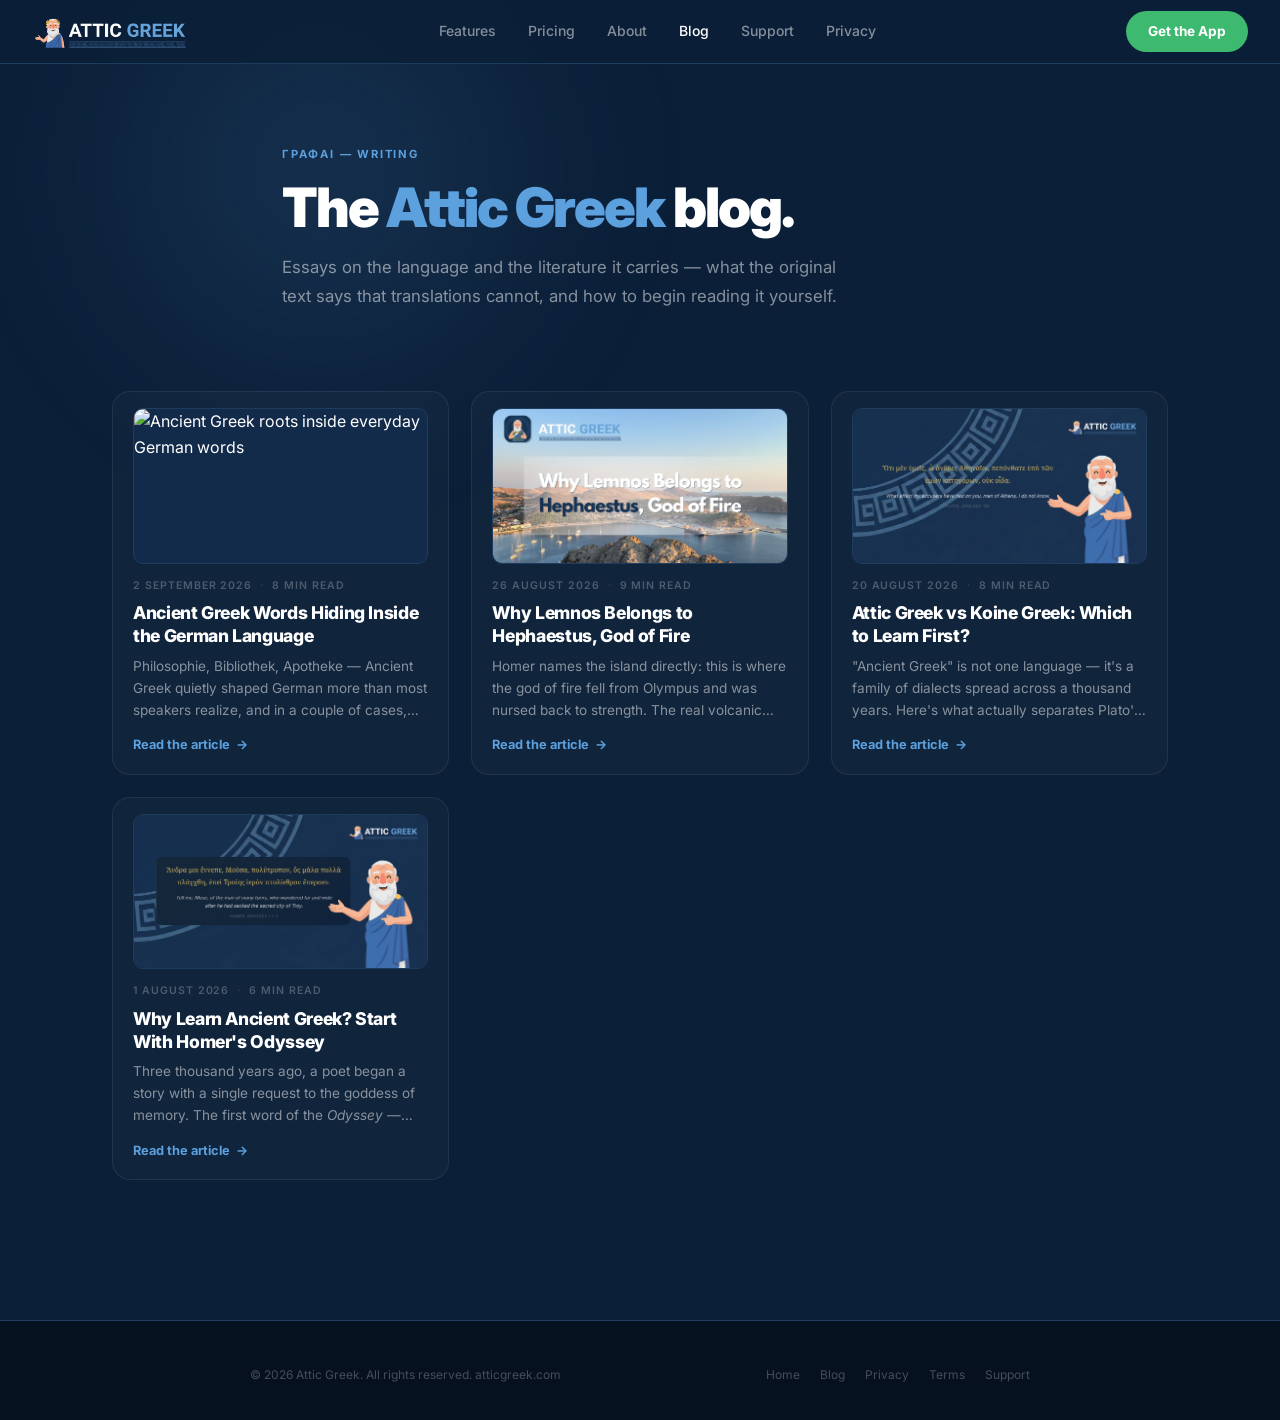
==== blog/index.html @ b6863a0a "Update index.html" ====
<!DOCTYPE html>
<html lang="en">
<head>
<meta charset="UTF-8">
<meta name="viewport" content="width=device-width, initial-scale=1.0">

<!-- ── SEO ── -->
<title>Blog — Attic Greek | Learning Ancient Greek</title>
<meta name="description" content="Essays on Ancient Greek language and literature — Homer, Plato, and the case for reading the classics in the original, from the Attic Greek app.">
<link rel="canonical" href="https://atticgreek.com/blog/">
<meta name="robots" content="index, follow, max-image-preview:large">

<!-- ── Open Graph ── -->
<meta property="og:type" content="website">
<meta property="og:title" content="Blog — Attic Greek | Learning Ancient Greek">
<meta property="og:description" content="Essays on Ancient Greek language and literature — Homer, Plato, and the case for reading the classics in the original.">
<meta property="og:url" content="https://atticgreek.com/blog/">
<meta property="og:site_name" content="Attic Greek">
<meta property="og:locale" content="en_US">
<meta property="og:image" content="https://atticgreek.com/assets/og-blog.jpg">
<meta property="og:image:width" content="1200">
<meta property="og:image:height" content="630">
<meta property="og:image:alt" content="The opening lines of Homer's Odyssey in Ancient Greek, with translation">

<!-- ── Twitter card ── -->
<meta name="twitter:card" content="summary_large_image">
<meta name="twitter:title" content="Blog — Attic Greek | Learning Ancient Greek">
<meta name="twitter:description" content="Essays on Ancient Greek language and literature — Homer, Plato, and the case for reading the classics in the original.">
<meta name="twitter:image" content="https://atticgreek.com/assets/og-blog.jpg">

<!-- ── Favicon ── -->
<link rel="icon" type="image/png" sizes="32x32" href="../assets/favicon-32.png">
<link rel="icon" type="image/png" sizes="16x16" href="../assets/favicon-16.png">
<link rel="apple-touch-icon" sizes="180x180" href="../assets/apple-touch-icon.png">
<meta name="theme-color" content="#0b1f38">

<!-- ── Fonts ── -->
<link rel="preconnect" href="https://fonts.googleapis.com">
<link rel="preconnect" href="https://fonts.gstatic.com" crossorigin>
<link href="https://fonts.googleapis.com/css2?family=Inter:wght@300;400;500;600;700;800;900&family=Noto+Serif:ital,wght@0,400;0,600;1,400&display=swap" rel="stylesheet">
<link rel="stylesheet" href="blog.css">

<!-- ══════════════════════════════════════════════════════════
     STRUCTURED DATA — Blog listing
     When you add a post, add it to "blogPost" below as well.
════════════════════════════════════════════════════════════ -->
<script type="application/ld+json">
{
  "@context": "https://schema.org",
  "@type": "Blog",
  "name": "Attic Greek Blog",
  "description": "Essays on Ancient Greek language and literature, from the team behind the Attic Greek app.",
  "url": "https://atticgreek.com/blog/",
  "inLanguage": "en",
  "publisher": {
    "@type": "Organization",
    "name": "Attic Greek",
    "url": "https://atticgreek.com",
    "logo": { "@type": "ImageObject", "url": "https://atticgreek.com/assets/logo.png" }
  },
  "blogPost": [
    {
      "@type": "BlogPosting",
      "headline": "Ancient Greek Words Hiding Inside the German Language",
      "description": "A tour of the Ancient Greek roots quietly living inside everyday German words, with their English translations and a look at where German kept the Greek even closer than English did.",
      "url": "https://atticgreek.com/blog/ancient-greek-words-in-german/",
      "datePublished": "2026-09-02",
      "author": { "@type": "Organization", "name": "Attic Greek" }
    },
    {
      "@type": "BlogPosting",
      "headline": "Why Lemnos Belongs to Hephaestus, God of Fire",
      "description": "Homer says Hephaestus fell on Lemnos and stayed. The real volcanic rock behind the myth, why “volcano” isn't Greek, and a dark myth about the island's women.",
      "url": "https://atticgreek.com/blog/why-lemnos-belongs-to-hephaestus/",
      "datePublished": "2026-08-26",
      "author": { "@type": "Organization", "name": "Attic Greek" }
    },
    {
      "@type": "BlogPosting",
      "headline": "Attic Greek vs Koine Greek: Which to Learn First?",
      "description": "A comparison of Attic and Koine Greek — grammar, vocabulary, and which texts each one unlocks — to help beginners decide which dialect to learn first.",
      "url": "https://atticgreek.com/blog/attic-greek-vs-koine-greek/",
      "datePublished": "2026-08-20",
      "author": { "@type": "Organization", "name": "Attic Greek" }
    },
    {
      "@type": "BlogPosting",
      "headline": "Why Learn Ancient Greek? Start With Homer's Odyssey",
      "description": "A beginner-friendly case for learning Ancient Greek, told through the opening lines of Homer's Odyssey.",
      "url": "https://atticgreek.com/blog/why-learn-ancient-greek-odyssey/",
      "datePublished": "2026-08-01",
      "author": { "@type": "Organization", "name": "Attic Greek" }
    }
  ]
}
</script>

<script type="application/ld+json">
{
  "@context": "https://schema.org",
  "@type": "BreadcrumbList",
  "itemListElement": [
    { "@type": "ListItem", "position": 1, "name": "Home", "item": "https://atticgreek.com/" },
    { "@type": "ListItem", "position": 2, "name": "Blog" }
  ]
}
</script>
</head>
<body>

<a class="skip-link" href="#main">Skip to content</a>

<!-- ══════════════════════════════════════════
     NAV
══════════════════════════════════════════ -->
<nav id="mainNav">
  <a class="nav-logo" href="/">
    <img src="../assets/logo.png" alt="Attic Greek" class="nav-logo-img" width="600" height="160">
  </a>
  <div class="nav-center">
    <a href="/#features">Features</a>
    <a href="/#pricing">Pricing</a>
    <a href="/#about">About</a>
    <a href="/blog/" class="current" aria-current="page">Blog</a>
    <a href="/#page-support">Support</a>
    <a href="/#page-privacy">Privacy</a>
  </div>
  <a class="nav-cta desktop-only" href="https://apps.apple.com/app/id6789966196?ct=blog" target="_blank" rel="noopener">Get the App</a>
  <button class="hamburger" id="burger" onclick="toggleMobile()" aria-label="Open menu" aria-expanded="false" aria-controls="mobileNav">
    <span></span><span></span><span></span>
  </button>
</nav>
<div class="mobile-nav" id="mobileNav">
  <a href="/#features">Features</a>
  <a href="/#pricing">Pricing</a>
  <a href="/#about">About</a>
  <a href="/blog/">Blog</a>
  <a href="/#page-support">Support</a>
  <a href="/#page-privacy">Privacy Policy</a>
  <a href="/#page-terms">Terms of Service</a>
  <a href="https://apps.apple.com/app/id6789966196?ct=blog" target="_blank" rel="noopener" style="color:var(--green);font-weight:700;">Get the App →</a>
</div>

<main id="main">

<!-- ══════════════════════════════════════════
     PAGE HEADER
══════════════════════════════════════════ -->
<div class="page-head">
  <div class="orb orb-blue" aria-hidden="true"></div>
  <p class="eyebrow">ΓΡΑΦΑΙ — Writing</p>
  <h1 class="blog-title">The <span class="accent">Attic Greek</span> blog.</h1>
  <p class="blog-intro">Essays on the language and the literature it carries — what the original text says that translations cannot, and how to begin reading it yourself.</p>
</div>

<!-- ══════════════════════════════════════════
     POST LIST
     ──────────────────────────────────────────
     TO ADD A NEW POST: copy one <a class="post-card"> block
     below, paste it directly ABOVE the newest one (newest
     first), and change the href, date, title and excerpt.
     Full instructions in README.md.
══════════════════════════════════════════ -->
<div class="post-list">

  <!-- ── POST 4 ── -->
  <a class="post-card" href="/blog/ancient-greek-words-in-german/">
    <div class="post-card-thumb">
      <img src="../assets/ancient-greek-words-german-blog.jpg" width="1200" height="630" loading="lazy"
           alt="Ancient Greek roots inside everyday German words">
    </div>
    <div class="post-meta">
      <time datetime="2026-09-02">2 September 2026</time>
      <span class="dot" aria-hidden="true">·</span>
      <span>8 min read</span>
    </div>
    <h2>Ancient Greek Words Hiding Inside the German Language</h2>
    <p class="post-excerpt">Philosophie, Bibliothek, Apotheke — Ancient Greek quietly shaped German more than most speakers realize, and in a couple of cases, kept it even closer than English did.</p>
    <span class="read-more">Read the article <span aria-hidden="true">→</span></span>
  </a>

  <!-- ── POST 3 ── -->
  <a class="post-card" href="/blog/why-lemnos-belongs-to-hephaestus/">
    <div class="post-card-thumb">
      <img src="../assets/lemnos-hephaestus-blog.jpg" width="1200" height="630" loading="lazy"
           alt="Hephaestus and the island of Lemnos in Greek mythology">
    </div>
    <div class="post-meta">
      <time datetime="2026-08-26">26 August 2026</time>
      <span class="dot" aria-hidden="true">·</span>
      <span>9 min read</span>
    </div>
    <h2>Why Lemnos Belongs to Hephaestus, God of Fire</h2>
    <p class="post-excerpt">Homer names the island directly: this is where the god of fire fell from Olympus and was nursed back to strength. The real volcanic rock beneath the myth, and why the word “volcano” isn't actually Greek.</p>
    <span class="read-more">Read the article <span aria-hidden="true">→</span></span>
  </a>

  <!-- ── POST 2 ── -->
  <a class="post-card" href="/blog/attic-greek-vs-koine-greek/">
    <div class="post-card-thumb">
      <img src="../assets/b-blog.jpg" width="1200" height="630" loading="lazy"
           alt="Attic Greek vs Koine Greek — which dialect to learn first">
    </div>
    <div class="post-meta">
      <time datetime="2026-08-20">20 August 2026</time>
      <span class="dot" aria-hidden="true">·</span>
      <span>8 min read</span>
    </div>
    <h2>Attic Greek vs Koine Greek: Which to Learn First?</h2>
    <p class="post-excerpt">"Ancient Greek" is not one language — it's a family of dialects spread across a thousand years. Here's what actually separates Plato's Attic from the New Testament's Koine, and how to decide which one opens the right door for you.</p>
    <span class="read-more">Read the article <span aria-hidden="true">→</span></span>
  </a>

  <!-- ── POST 1 ── -->
  <a class="post-card" href="/blog/why-learn-ancient-greek-odyssey/">
    <div class="post-card-thumb">
      <img src="../assets/og-blog.jpg" width="1200" height="630" loading="lazy"
           alt="Opening lines of Homer's Odyssey in Ancient Greek, with an English translation beneath">
    </div>
    <div class="post-meta">
      <time datetime="2026-08-01">1 August 2026</time>
      <span class="dot" aria-hidden="true">·</span>
      <span>6 min read</span>
    </div>
    <h2>Why Learn Ancient Greek? Start With Homer's Odyssey</h2>
    <p class="post-excerpt">Three thousand years ago, a poet began a story with a single request to the goddess of memory. The first word of the <em>Odyssey</em> — and one almost untranslatable adjective — show exactly what translation quietly costs you, and why reading Homer in the original changes everything.</p>
    <span class="read-more">Read the article <span aria-hidden="true">→</span></span>
  </a>

</div>

</main>

<!-- ══════════════════════════════════════════
     FOOTER
══════════════════════════════════════════ -->
<footer>
  <div class="footer-inner">
    <div class="footer-copy">© 2026 Attic Greek. All rights reserved. atticgreek.com</div>
    <div class="footer-links-row">
      <a href="/">Home</a>
      <a href="/blog/">Blog</a>
      <a href="/#page-privacy">Privacy</a>
      <a href="/#page-terms">Terms</a>
      <a href="/#page-support">Support</a>
    </div>
  </div>
</footer>

<script>
function toggleMobile() {
  const nav = document.getElementById('mobileNav');
  const open = nav.classList.toggle('open');
  document.getElementById('burger').setAttribute('aria-expanded', open);
}
document.addEventListener('click', e => {
  if (!e.target.closest('#mobileNav') && !e.target.closest('#burger')) {
    document.getElementById('mobileNav').classList.remove('open');
    document.getElementById('burger').setAttribute('aria-expanded', 'false');
  }
});
window.addEventListener('scroll', () => {
  document.getElementById('mainNav').classList.toggle('scrolled', window.scrollY > 60);
}, { passive: true });
</script>
</body>
</html>
---- blog/blog.css ----
/* ══════════════════════════════════════════════════════════════
   ATTIC GREEK — BLOG STYLESHEET
   ──────────────────────────────────────────────────────────────
   Shared by the blog index and every blog post, so all future
   posts stay consistent automatically. Tokens below are copied
   verbatim from index.html so the blog matches the main site.

   To add a new post you should NOT need to edit this file.
   See README.md in this folder.
══════════════════════════════════════════════════════════════ */

/* ── RESET & TOKENS (mirrors index.html) ── */
*, *::before, *::after { box-sizing: border-box; margin: 0; padding: 0; }
html { scroll-behavior: smooth; }

:root {
  --bg:       #0b1f38;
  --surface:  #132b4a;
  --surface2: #1a3d6b;
  --border:   #1e3d5e;
  --accent:   #5ca0de;
  --green:    #3dba6f;
  --gold:     #deb95c;
  --gold-dim: rgba(222,185,92,0.15);
  --dim:      rgba(255,255,255,0.5);
  --dim2:     rgba(255,255,255,0.25);
  /* Higher-contrast body text than the homepage's --dim.
     Long-form reading needs it; this passes WCAG AA comfortably. */
  --text:     rgba(255,255,255,0.82);
  --r-card:   18px;
  --r-btn:    100px;
  /* Serif with full polytonic Greek coverage (breathings, iota
     subscript, circumflex). Inter renders these inconsistently. */
  --greek: 'Noto Serif', 'GFS Didot', 'Palatino Linotype', Palatino, Georgia, serif;
}

body {
  font-family: 'Inter', sans-serif;
  background: var(--bg);
  color: #fff;
  overflow-x: hidden;
  line-height: 1.6;
  -webkit-font-smoothing: antialiased;
}
a { color: inherit; text-decoration: none; }
img { max-width: 100%; display: block; }

/* Keyboard users must be able to see where they are. */
a:focus-visible, button:focus-visible {
  outline: 2px solid var(--accent);
  outline-offset: 3px;
  border-radius: 4px;
}

/* Skip link for screen-reader / keyboard users. */
.skip-link {
  position: absolute; left: -9999px; top: 0; z-index: 300;
  background: var(--accent); color: #fff;
  padding: 12px 20px; border-radius: 0 0 8px 0; font-weight: 700;
}
.skip-link:focus { left: 0; }

/* ══════════════════════════════════════════════
   NAV  (visually identical to index.html)
══════════════════════════════════════════════ */
nav {
  position: fixed; top: 0; left: 0; right: 0; z-index: 200;
  height: 64px;
  display: flex; align-items: center; justify-content: space-between;
  padding: 0 32px;
  background: rgba(11, 31, 56, 0.85);
  backdrop-filter: blur(16px);
  border-bottom: 1px solid var(--border);
  transition: box-shadow 0.3s;
}
nav.scrolled { box-shadow: 0 4px 40px rgba(0,0,0,0.4); }
.nav-logo {
  display: flex; align-items: center; gap: 10px;
  font-weight: 800; font-size: 1.05rem; letter-spacing: 0.05em;
  cursor: pointer;
}
.nav-logo .owl { font-size: 1.3rem; }
.nav-logo .ai { color: var(--accent); }
.nav-logo-img { height: 42px; width: auto; display: block; }
.nav-center { display: flex; align-items: center; gap: 32px; }
.nav-center a {
  font-size: 0.875rem; font-weight: 500; color: var(--dim);
  transition: color 0.2s; cursor: pointer;
}
.nav-center a:hover { color: #fff; }
.nav-center a.current { color: #fff; }
.nav-cta {
  background: var(--green); color: #fff;
  font-weight: 700; font-size: 0.85rem;
  padding: 10px 22px; border-radius: var(--r-btn);
  transition: opacity 0.2s, transform 0.15s;
  white-space: nowrap; cursor: pointer;
}
.nav-cta:hover { opacity: 0.88; transform: translateY(-1px); }
.hamburger { display: none; flex-direction: column; gap: 5px; cursor: pointer; background: none; border: none; padding: 4px; }
.hamburger span { display: block; width: 22px; height: 2px; background: #fff; border-radius: 2px; }
.mobile-nav {
  display: none; position: fixed; top: 64px; left: 0; right: 0; z-index: 199;
  background: #0b1f38; border-bottom: 1px solid var(--border);
  flex-direction: column; padding: 20px 28px; gap: 14px;
}
.mobile-nav.open { display: flex; }
.mobile-nav a { font-size: 1rem; font-weight: 500; color: var(--dim); padding: 4px 0; }

/* ══════════════════════════════════════════════
   SHARED PAGE FURNITURE
══════════════════════════════════════════════ */
.page-head {
  padding: 140px 32px 60px;
  max-width: 780px; margin: 0 auto;
  position: relative;
}
.orb {
  position: absolute; border-radius: 50%;
  filter: blur(80px); pointer-events: none; z-index: -1;
}
.orb-blue {
  width: 460px; height: 460px;
  background: radial-gradient(circle, rgba(92,160,222,0.16), transparent);
  left: -160px; top: -60px;
}
.eyebrow {
  display: inline-flex; align-items: center; gap: 8px;
  font-size: 0.7rem; font-weight: 700; letter-spacing: 0.16em; text-transform: uppercase;
  color: var(--accent); margin-bottom: 14px;
}
.eyebrow.gold {
  color: var(--gold);
  background: rgba(222,185,92,0.1); border: 1px solid rgba(222,185,92,0.25);
  padding: 6px 16px; border-radius: 100px;
}

/* ══════════════════════════════════════════════
   BLOG INDEX — post cards
══════════════════════════════════════════════ */
.blog-title {
  font-size: clamp(2.4rem, 5vw, 3.4rem);
  font-weight: 900; letter-spacing: -0.035em; line-height: 1.08;
  margin-bottom: 16px;
}
.blog-title .accent { color: var(--accent); }
.blog-intro {
  font-size: 1.05rem; color: var(--dim); line-height: 1.75; max-width: 560px;
}
.post-list {
  max-width: 1120px; margin: 0 auto;
  padding: 20px 32px 100px;
  display: grid;
  grid-template-columns: repeat(auto-fit, minmax(280px, 1fr));
  gap: 22px;
}
.post-card {
  display: flex; flex-direction: column;
  background: rgba(255,255,255,0.025);
  border: 1px solid rgba(255,255,255,0.07);
  border-radius: var(--r-card);
  padding: 20px 20px 18px;
  transition: transform 0.25s, border-color 0.25s, background 0.25s;
}
.post-card:hover {
  transform: translateY(-4px);
  border-color: rgba(92,160,222,0.35);
  background: rgba(92,160,222,0.04);
}
.post-meta {
  display: flex; align-items: center; gap: 8px; flex-wrap: wrap;
  font-size: 0.66rem; font-weight: 600; letter-spacing: 0.09em; text-transform: uppercase;
  color: var(--dim2); margin-bottom: 8px;
}
.post-meta .dot { opacity: 0.5; }
.post-card h2 {
  font-size: 1.1rem;
  font-weight: 800; letter-spacing: -0.02em; line-height: 1.3;
  margin-bottom: 8px;
}
.post-card:hover h2 { color: var(--accent); }
.post-excerpt {
  font-size: 0.85rem; color: var(--dim); line-height: 1.6; margin-bottom: 14px;
  display: -webkit-box; -webkit-line-clamp: 3; -webkit-box-orient: vertical; overflow: hidden;
}
.read-more {
  font-size: 0.8rem; font-weight: 700; color: var(--accent);
  display: inline-flex; align-items: center; gap: 6px;
  margin-top: auto;
}
.post-card:hover .read-more { gap: 10px; }
.read-more span { transition: transform 0.2s; }

/* ── Featured / hero images ── */
.article-hero {
  margin: 0 0 40px;
  border: 1px solid var(--border);
  border-radius: var(--r-card);
  overflow: hidden;
  background: var(--surface);
}
.article-hero img { width: 100%; height: auto; }
.post-card-thumb {
  margin: -4px 0 14px;
  border: 1px solid var(--border);
  border-radius: 10px;
  overflow: hidden;
  background: var(--surface);
  aspect-ratio: 1200 / 630;
}
.post-card-thumb img { width: 100%; height: 100%; object-fit: cover; display: block; }

/* ══════════════════════════════════════════════
   ARTICLE (blog post)
══════════════════════════════════════════════ */
.article-wrap { max-width: 720px; margin: 0 auto; padding: 0 32px 40px; }

.article-head { padding: 130px 32px 0; max-width: 720px; margin: 0 auto; }
.back-link {
  display: inline-flex; align-items: center; gap: 6px;
  color: var(--accent); font-size: 0.875rem; font-weight: 600;
  margin-bottom: 28px;
}
.back-link:hover { text-decoration: underline; }

.article-head h1 {
  font-size: clamp(2.1rem, 4.6vw, 3.1rem);
  font-weight: 900; letter-spacing: -0.035em; line-height: 1.1;
  margin-bottom: 18px;
}
.article-meta {
  display: flex; align-items: center; gap: 10px; flex-wrap: wrap;
  font-size: 0.75rem; font-weight: 600; letter-spacing: 0.1em; text-transform: uppercase;
  color: var(--dim2);
  padding-bottom: 30px; margin-bottom: 36px;
  border-bottom: 1px solid var(--border);
}

article p {
  font-size: 1.0625rem; color: var(--text); line-height: 1.85;
  margin-bottom: 24px;
}
article p.lead {
  font-size: 1.2rem; line-height: 1.75; color: rgba(255,255,255,0.9);
  margin-bottom: 30px;
}
article h2 {
  font-size: clamp(1.45rem, 3vw, 1.85rem);
  font-weight: 800; letter-spacing: -0.025em; line-height: 1.2;
  margin: 56px 0 20px;
  scroll-margin-top: 90px;
}
article h2 .qmark { color: var(--accent); }
article strong { color: #fff; font-weight: 700; }
article em { font-style: italic; }
/* Inline Greek inside a paragraph */
article .gk {
  font-family: var(--greek);
  color: var(--gold);
  font-size: 1.08em;
  font-style: normal;
}

/* ── Greek quote block ── */
.greek-quote {
  margin: 40px 0;
  padding: 34px 30px;
  background: linear-gradient(135deg, rgba(222,185,92,0.06) 0%, rgba(255,255,255,0.02) 100%);
  border: 1px solid rgba(222,185,92,0.22);
  border-radius: var(--r-card);
  text-align: center;
}
.greek-quote .gk-text {
  font-family: var(--greek);
  font-size: clamp(1.15rem, 2.5vw, 1.4rem);
  color: var(--gold);
  line-height: 1.85;
  letter-spacing: 0.01em;
  margin-bottom: 18px;
}
.greek-quote .gk-trans {
  font-size: 1rem; color: var(--text); font-style: italic;
  line-height: 1.7; margin-bottom: 12px;
}
.greek-quote cite {
  display: block;
  font-size: 0.78rem; font-style: normal; color: var(--dim2);
  letter-spacing: 0.08em; text-transform: uppercase; font-weight: 600;
}

/* ── End-of-article CTA ── */
.article-cta {
  margin: 60px 0 20px;
  padding: 44px 38px;
  background: linear-gradient(135deg, rgba(61,186,111,0.08) 0%, rgba(255,255,255,0.025) 100%);
  border: 1px solid rgba(61,186,111,0.3);
  border-radius: var(--r-card);
  position: relative; overflow: hidden;
  text-align: center;
}
.article-cta::before {
  content: ''; position: absolute; top: 0; left: 0; right: 0; height: 2px;
  background: linear-gradient(90deg, var(--green), var(--accent));
}
.article-cta h2 {
  margin: 0 0 14px;
  font-size: clamp(1.5rem, 3vw, 2rem);
}
.article-cta p {
  font-size: 1rem; color: var(--dim); margin-bottom: 26px;
  max-width: 460px; margin-left: auto; margin-right: auto;
}
.btn-green {
  display: inline-block;
  background: var(--green); color: #fff;
  font-weight: 700; font-size: 1rem;
  padding: 15px 34px; border-radius: var(--r-btn);
  transition: opacity 0.2s, transform 0.15s;
}
.btn-green:hover { opacity: 0.88; transform: translateY(-1px); }
.cta-note { margin-top: 16px; font-size: 0.78rem; color: var(--dim2); }

/* ══════════════════════════════════════════════
   FOOTER
══════════════════════════════════════════════ */
footer {
  background: rgba(6, 14, 26, 0.8);
  border-top: 1px solid var(--border);
  padding: 44px 32px 36px;
  margin-top: 40px;
}
.footer-inner {
  max-width: 780px; margin: 0 auto;
  display: flex; justify-content: space-between; align-items: center;
  flex-wrap: wrap; gap: 16px;
}
.footer-copy { font-size: 0.75rem; color: var(--dim2); }
.footer-links-row { display: flex; gap: 20px; flex-wrap: wrap; }
.footer-links-row a { font-size: 0.75rem; color: var(--dim2); transition: color 0.2s; }
.footer-links-row a:hover { color: #fff; }

/* ══════════════════════════════════════════════
   RESPONSIVE
══════════════════════════════════════════════ */
@media (max-width: 680px) {
  nav { padding: 0 20px; }
  .nav-logo-img { height: 34px; }
  .nav-center { display: none; }
  .nav-cta.desktop-only { display: none; }
  .hamburger { display: flex; }

  .page-head { padding: 110px 20px 40px; }
  .post-list { padding: 12px 20px 70px; grid-template-columns: 1fr; }
  .post-card { padding: 18px 18px 16px; }

  .article-head { padding: 104px 20px 0; }
  .article-wrap { padding: 0 20px 30px; }
  article p { font-size: 1rem; }
  article p.lead { font-size: 1.1rem; }
  .greek-quote { padding: 26px 20px; }
  .article-cta { padding: 34px 22px; }
}

@media (prefers-reduced-motion: reduce) {
  html { scroll-behavior: auto; }
  * { transition: none !important; animation: none !important; }
}
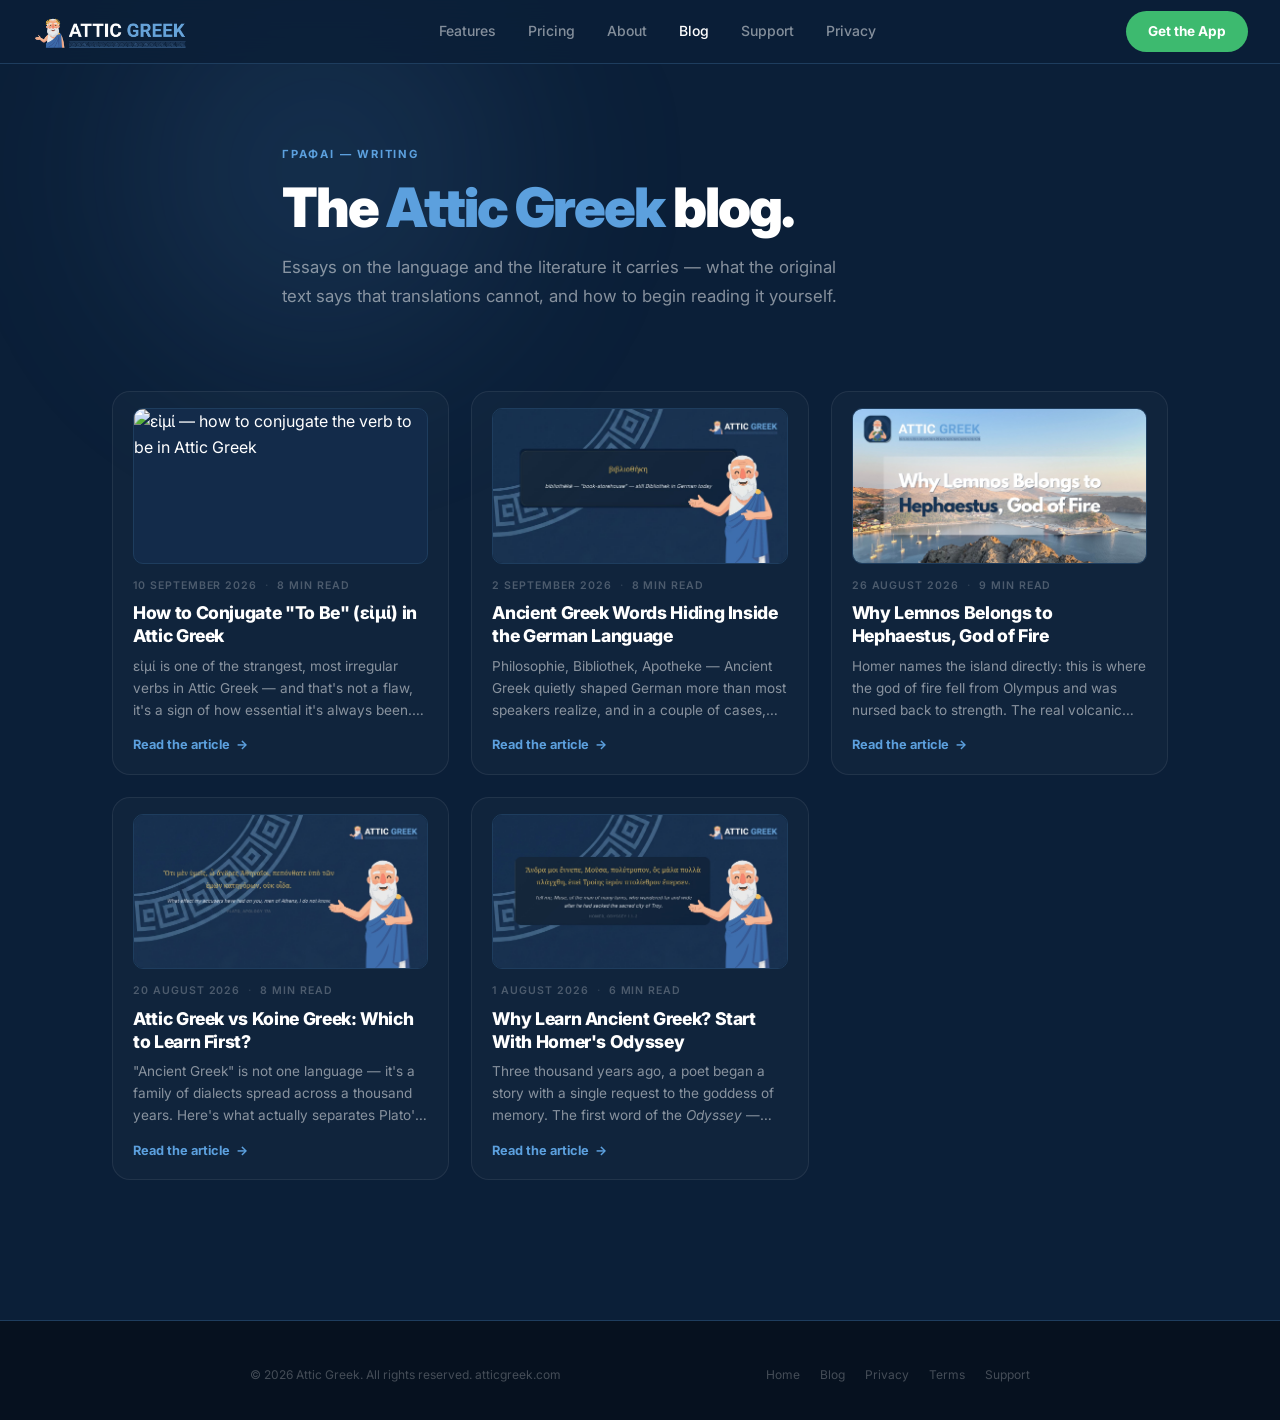
==== commit 78be10e9: "Update index.html" ====
--- a/blog/index.html
+++ b/blog/index.html
@@ -59,6 +59,14 @@
     "logo": { "@type": "ImageObject", "url": "https://atticgreek.com/assets/logo.png" }
   },
   "blogPost": [
+    {
+      "@type": "BlogPosting",
+      "headline": "How to Conjugate \"To Be\" (εἰμί) in Attic Greek",
+      "description": "A full guide to εἰμί, the Attic Greek verb \"to be\" — present, imperfect, and future conjugation tables, why it's irregular, and why it has no aorist or perfect tense.",
+      "url": "https://atticgreek.com/blog/how-to-conjugate-to-be-in-attic-greek/",
+      "datePublished": "2026-09-10",
+      "author": { "@type": "Organization", "name": "Attic Greek" }
+    },
     {
       "@type": "BlogPosting",
       "headline": "Ancient Greek Words Hiding Inside the German Language",
@@ -163,6 +171,22 @@
 ══════════════════════════════════════════ -->
 <div class="post-list">
 
+  <!-- ── POST 5 ── -->
+  <a class="post-card" href="/blog/how-to-conjugate-to-be-in-attic-greek/">
+    <div class="post-card-thumb">
+      <img src="../assets/how-to-conjugate-to-be-blog.jpg" width="1200" height="630" loading="lazy"
+           alt="εἰμί — how to conjugate the verb to be in Attic Greek">
+    </div>
+    <div class="post-meta">
+      <time datetime="2026-09-10">10 September 2026</time>
+      <span class="dot" aria-hidden="true">·</span>
+      <span>8 min read</span>
+    </div>
+    <h2>How to Conjugate "To Be" (εἰμί) in Attic Greek</h2>
+    <p class="post-excerpt">εἰμί is one of the strangest, most irregular verbs in Attic Greek — and that's not a flaw, it's a sign of how essential it's always been. Full present, imperfect, and future tables.</p>
+    <span class="read-more">Read the article <span aria-hidden="true">→</span></span>
+  </a>
+
   <!-- ── POST 4 ── -->
   <a class="post-card" href="/blog/ancient-greek-words-in-german/">
     <div class="post-card-thumb">
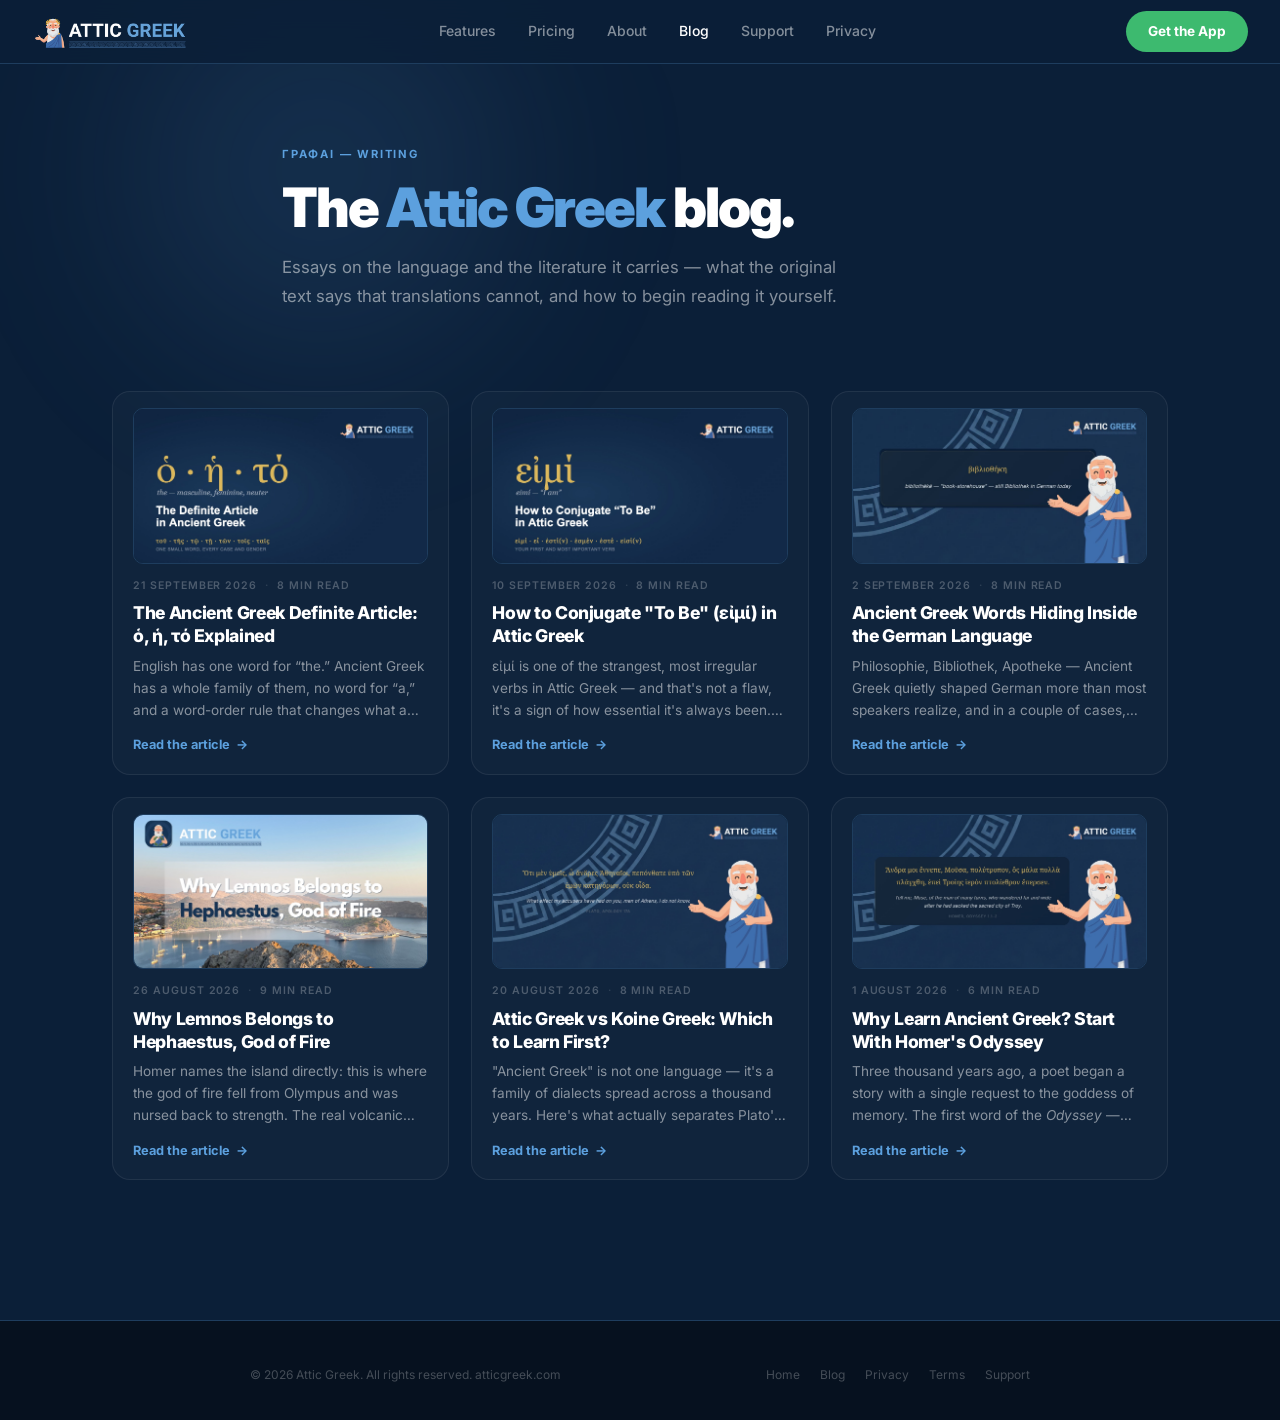
==== commit 8d95f795: "Update index.html" ====
--- a/blog/index.html
+++ b/blog/index.html
@@ -59,6 +59,14 @@
     "logo": { "@type": "ImageObject", "url": "https://atticgreek.com/assets/logo.png" }
   },
   "blogPost": [
+    {
+      "@type": "BlogPosting",
+      "headline": "The Ancient Greek Definite Article: ὁ, ἡ, τό Explained",
+      "description": "The Ancient Greek definite article ὁ, ἡ, τό: the full table of forms, the accent rule beginners miss, why there is no indefinite article, and how the position of the article changes meaning.",
+      "url": "https://atticgreek.com/blog/ancient-greek-definite-article/",
+      "datePublished": "2026-09-21",
+      "author": { "@type": "Organization", "name": "Attic Greek" }
+    },
     {
       "@type": "BlogPosting",
       "headline": "How to Conjugate \"To Be\" (εἰμί) in Attic Greek",
@@ -171,6 +179,22 @@
 ══════════════════════════════════════════ -->
 <div class="post-list">
 
+  <!-- ── POST 6 ── -->
+  <a class="post-card" href="/blog/ancient-greek-definite-article/">
+    <div class="post-card-thumb">
+      <img src="../assets/ancient-greek-definite-article-blog.jpg" width="1200" height="630" loading="lazy"
+           alt="ὁ, ἡ, τό — the definite article in Ancient Greek">
+    </div>
+    <div class="post-meta">
+      <time datetime="2026-09-21">21 September 2026</time>
+      <span class="dot" aria-hidden="true">·</span>
+      <span>8 min read</span>
+    </div>
+    <h2>The Ancient Greek Definite Article: ὁ, ἡ, τό Explained</h2>
+    <p class="post-excerpt">English has one word for “the.” Ancient Greek has a whole family of them, no word for “a,” and a word-order rule that changes what a sentence means. The full table and the accent trap beginners miss.</p>
+    <span class="read-more">Read the article <span aria-hidden="true">→</span></span>
+  </a>
+
   <!-- ── POST 5 ── -->
   <a class="post-card" href="/blog/how-to-conjugate-to-be-in-attic-greek/">
     <div class="post-card-thumb">
--- a/blog/blog.css
+++ b/blog/blog.css
@@ -253,6 +253,12 @@
 article h2 .qmark { color: var(--accent); }
 article strong { color: #fff; font-weight: 700; }
 article em { font-style: italic; }
+article p a {
+  color: var(--accent);
+  border-bottom: 1px solid rgba(92,160,222,0.4);
+  transition: border-color 0.2s;
+}
+article p a:hover { border-bottom-color: var(--accent); }
 /* Inline Greek inside a paragraph */
 article .gk {
   font-family: var(--greek);
@@ -288,6 +294,28 @@
   letter-spacing: 0.08em; text-transform: uppercase; font-weight: 600;
 }
 
+/* ── Conjugation / grammar table ── */
+.conj-table-wrap {
+  margin: 32px 0;
+  overflow-x: auto;
+  border: 1px solid var(--border);
+  border-radius: var(--r-card);
+  background: rgba(255,255,255,0.015);
+}
+.conj-table { width: 100%; border-collapse: collapse; font-size: 0.95rem; }
+.conj-table th, .conj-table td {
+  padding: 13px 18px; text-align: left; white-space: nowrap;
+  border-bottom: 1px solid var(--border);
+}
+.conj-table tr:last-child td { border-bottom: none; }
+.conj-table th {
+  background: rgba(255,255,255,0.03); color: var(--dim);
+  font-size: 0.68rem; font-weight: 700; letter-spacing: 0.08em; text-transform: uppercase;
+}
+.conj-table td { color: var(--text); }
+.conj-table td.gk-cell { font-family: var(--greek); color: var(--gold); font-size: 1.12em; }
+.conj-table td.translit-cell { color: var(--dim); font-style: italic; }
+
 /* ── End-of-article CTA ── */
 .article-cta {
   margin: 60px 0 20px;
@@ -357,6 +385,8 @@
   .article-wrap { padding: 0 20px 30px; }
   article p { font-size: 1rem; }
   article p.lead { font-size: 1.1rem; }
+  .conj-table { font-size: 0.85rem; }
+  .conj-table th, .conj-table td { padding: 10px 14px; }
   .greek-quote { padding: 26px 20px; }
   .article-cta { padding: 34px 22px; }
 }
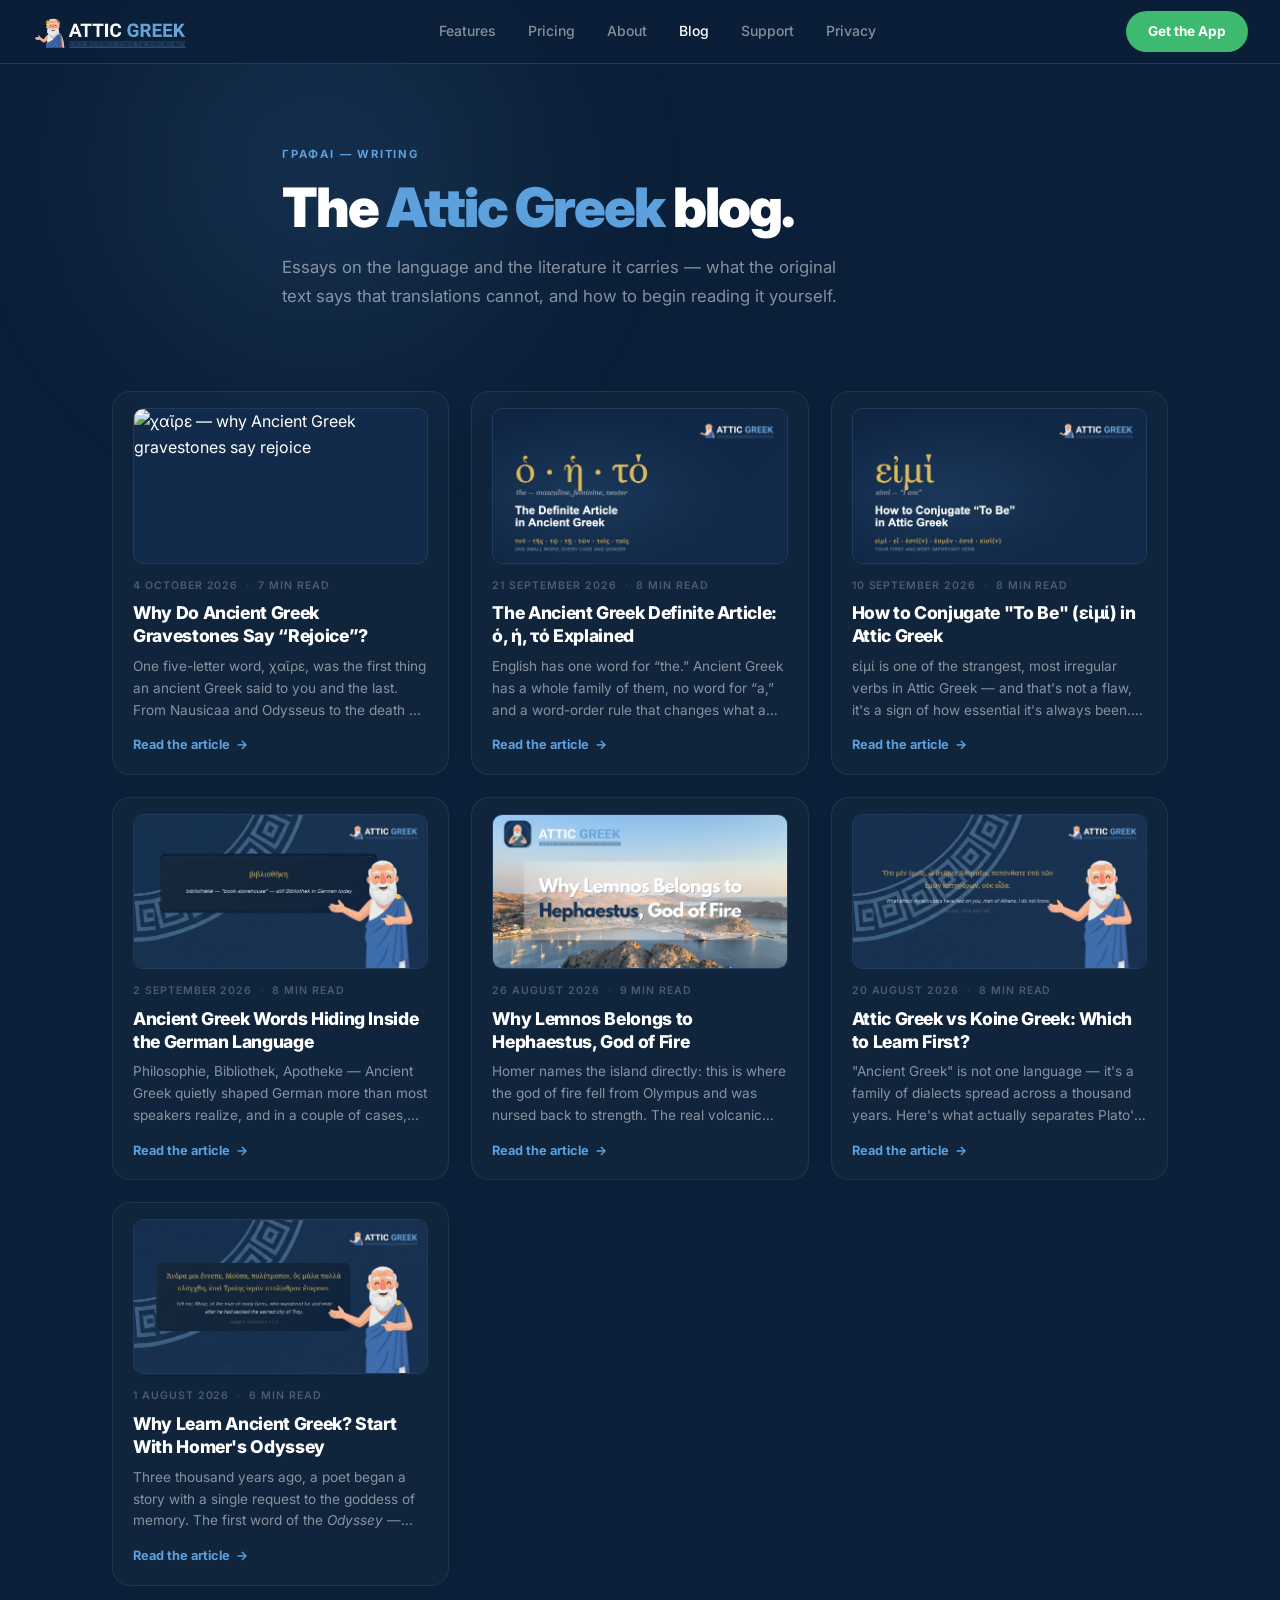
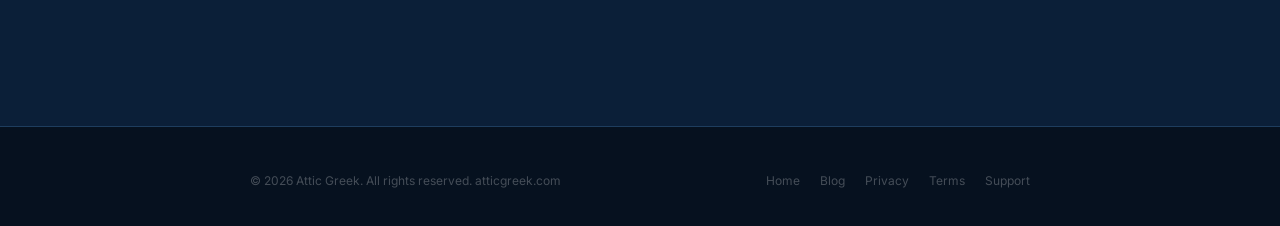
==== commit 4ad12688: "Update index.html" ====
--- a/blog/index.html
+++ b/blog/index.html
@@ -59,6 +59,14 @@
     "logo": { "@type": "ImageObject", "url": "https://atticgreek.com/assets/logo.png" }
   },
   "blogPost": [
+    {
+      "@type": "BlogPosting",
+      "headline": "Why Do Ancient Greek Gravestones Say “Rejoice”?",
+      "description": "Why Ancient Greek gravestones end with χαῖρε, “rejoice”: the word's meaning and roots, its use as both hello and goodbye in Homer and Plato, and how to spot it on an inscription.",
+      "url": "https://atticgreek.com/blog/ancient-greek-gravestones-chaire/",
+      "datePublished": "2026-10-04",
+      "author": { "@type": "Organization", "name": "Attic Greek" }
+    },
     {
       "@type": "BlogPosting",
       "headline": "The Ancient Greek Definite Article: ὁ, ἡ, τό Explained",
@@ -179,6 +187,22 @@
 ══════════════════════════════════════════ -->
 <div class="post-list">
 
+  <!-- ── POST 7 ── -->
+  <a class="post-card" href="/blog/ancient-greek-gravestones-chaire/">
+    <div class="post-card-thumb">
+      <img src="../assets/ancient-greek-gravestones-chaire-blog.jpg" width="1200" height="630" loading="lazy"
+           alt="χαῖρε — why Ancient Greek gravestones say rejoice">
+    </div>
+    <div class="post-meta">
+      <time datetime="2026-10-04">4 October 2026</time>
+      <span class="dot" aria-hidden="true">·</span>
+      <span>7 min read</span>
+    </div>
+    <h2>Why Do Ancient Greek Gravestones Say “Rejoice”?</h2>
+    <p class="post-excerpt">One five-letter word, χαῖρε, was the first thing an ancient Greek said to you and the last. From Nausicaa and Odysseus to the death of Socrates to the roads of Athens, why a word for gladness ended up on graves.</p>
+    <span class="read-more">Read the article <span aria-hidden="true">→</span></span>
+  </a>
+
   <!-- ── POST 6 ── -->
   <a class="post-card" href="/blog/ancient-greek-definite-article/">
     <div class="post-card-thumb">
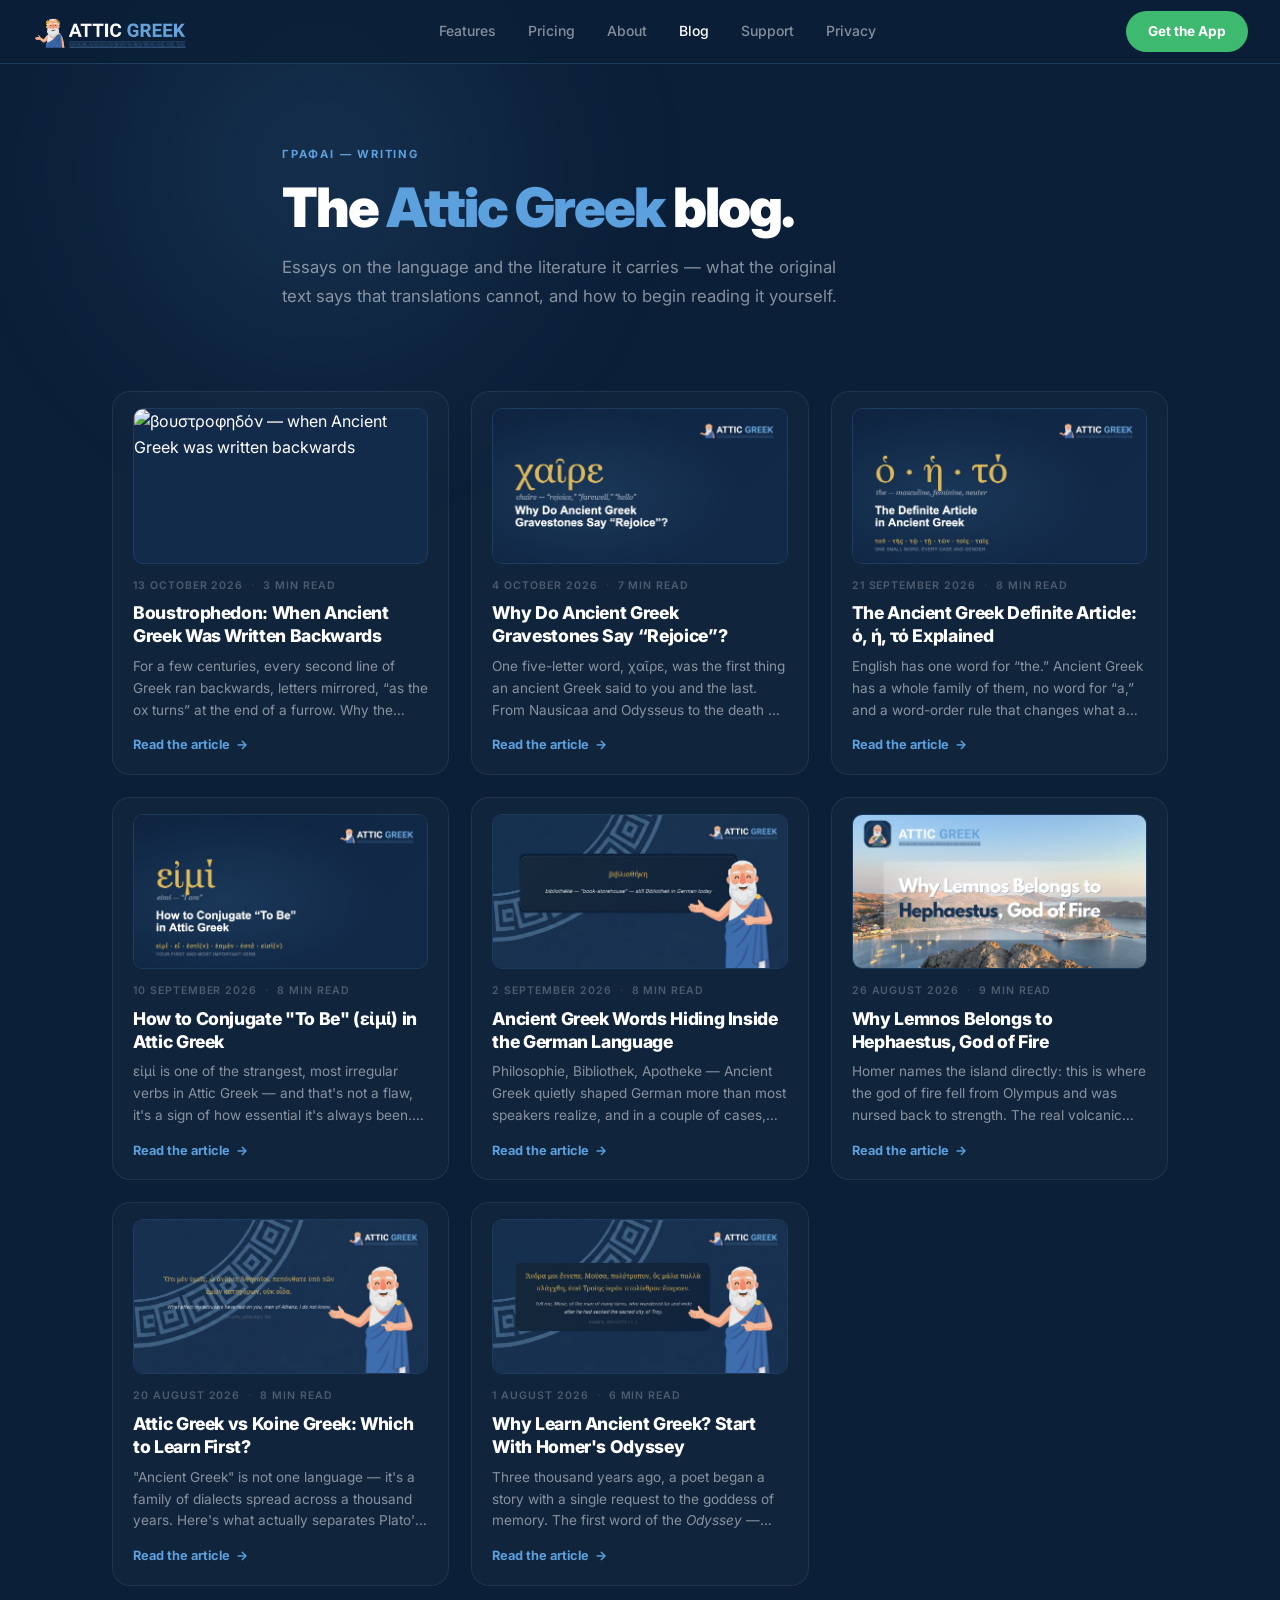
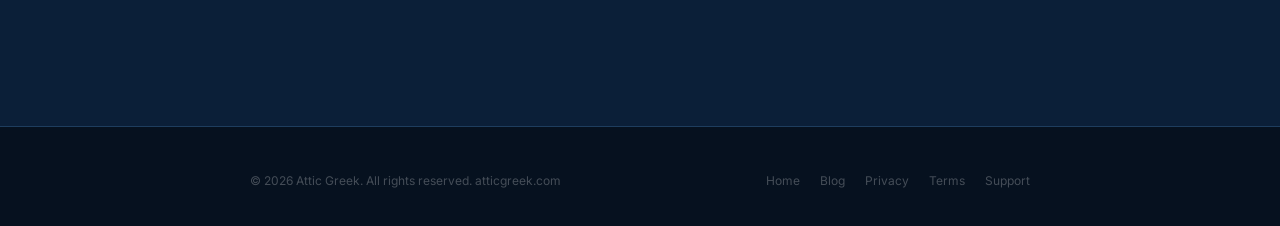
==== commit 8c2e1494: "Update index.html" ====
--- a/blog/index.html
+++ b/blog/index.html
@@ -59,6 +59,14 @@
     "logo": { "@type": "ImageObject", "url": "https://atticgreek.com/assets/logo.png" }
   },
   "blogPost": [
+    {
+      "@type": "BlogPosting",
+      "headline": "Boustrophedon: When Ancient Greek Was Written Backwards",
+      "description": "What boustrophedon is, why early Greek was written right to left and then in alternating lines, how long the habit lasted, and how to read it.",
+      "url": "https://atticgreek.com/blog/boustrophedon-ancient-greek-written-backwards/",
+      "datePublished": "2026-10-13",
+      "author": { "@type": "Organization", "name": "Attic Greek" }
+    },
     {
       "@type": "BlogPosting",
       "headline": "Why Do Ancient Greek Gravestones Say “Rejoice”?",
@@ -187,6 +195,22 @@
 ══════════════════════════════════════════ -->
 <div class="post-list">
 
+  <!-- ── POST 8 ── -->
+  <a class="post-card" href="/blog/boustrophedon-ancient-greek-written-backwards/">
+    <div class="post-card-thumb">
+      <img src="../assets/boustrophedon-blog.jpg" width="1200" height="630" loading="lazy"
+           alt="βουστροφηδόν — when Ancient Greek was written backwards">
+    </div>
+    <div class="post-meta">
+      <time datetime="2026-10-13">13 October 2026</time>
+      <span class="dot" aria-hidden="true">·</span>
+      <span>3 min read</span>
+    </div>
+    <h2>Boustrophedon: When Ancient Greek Was Written Backwards</h2>
+    <p class="post-excerpt">For a few centuries, every second line of Greek ran backwards, letters mirrored, “as the ox turns” at the end of a furrow. Why the Greeks did it, how long it lasted, and how to read it.</p>
+    <span class="read-more">Read the article <span aria-hidden="true">→</span></span>
+  </a>
+
   <!-- ── POST 7 ── -->
   <a class="post-card" href="/blog/ancient-greek-gravestones-chaire/">
     <div class="post-card-thumb">
--- a/blog/blog.css
+++ b/blog/blog.css
@@ -284,6 +284,10 @@
   letter-spacing: 0.01em;
   margin-bottom: 18px;
 }
+.greek-quote .gk-translit {
+  font-size: 0.88rem; color: var(--dim); line-height: 1.7;
+  letter-spacing: 0.01em; margin-bottom: 14px;
+}
 .greek-quote .gk-trans {
   font-size: 1rem; color: var(--text); font-style: italic;
   line-height: 1.7; margin-bottom: 12px;
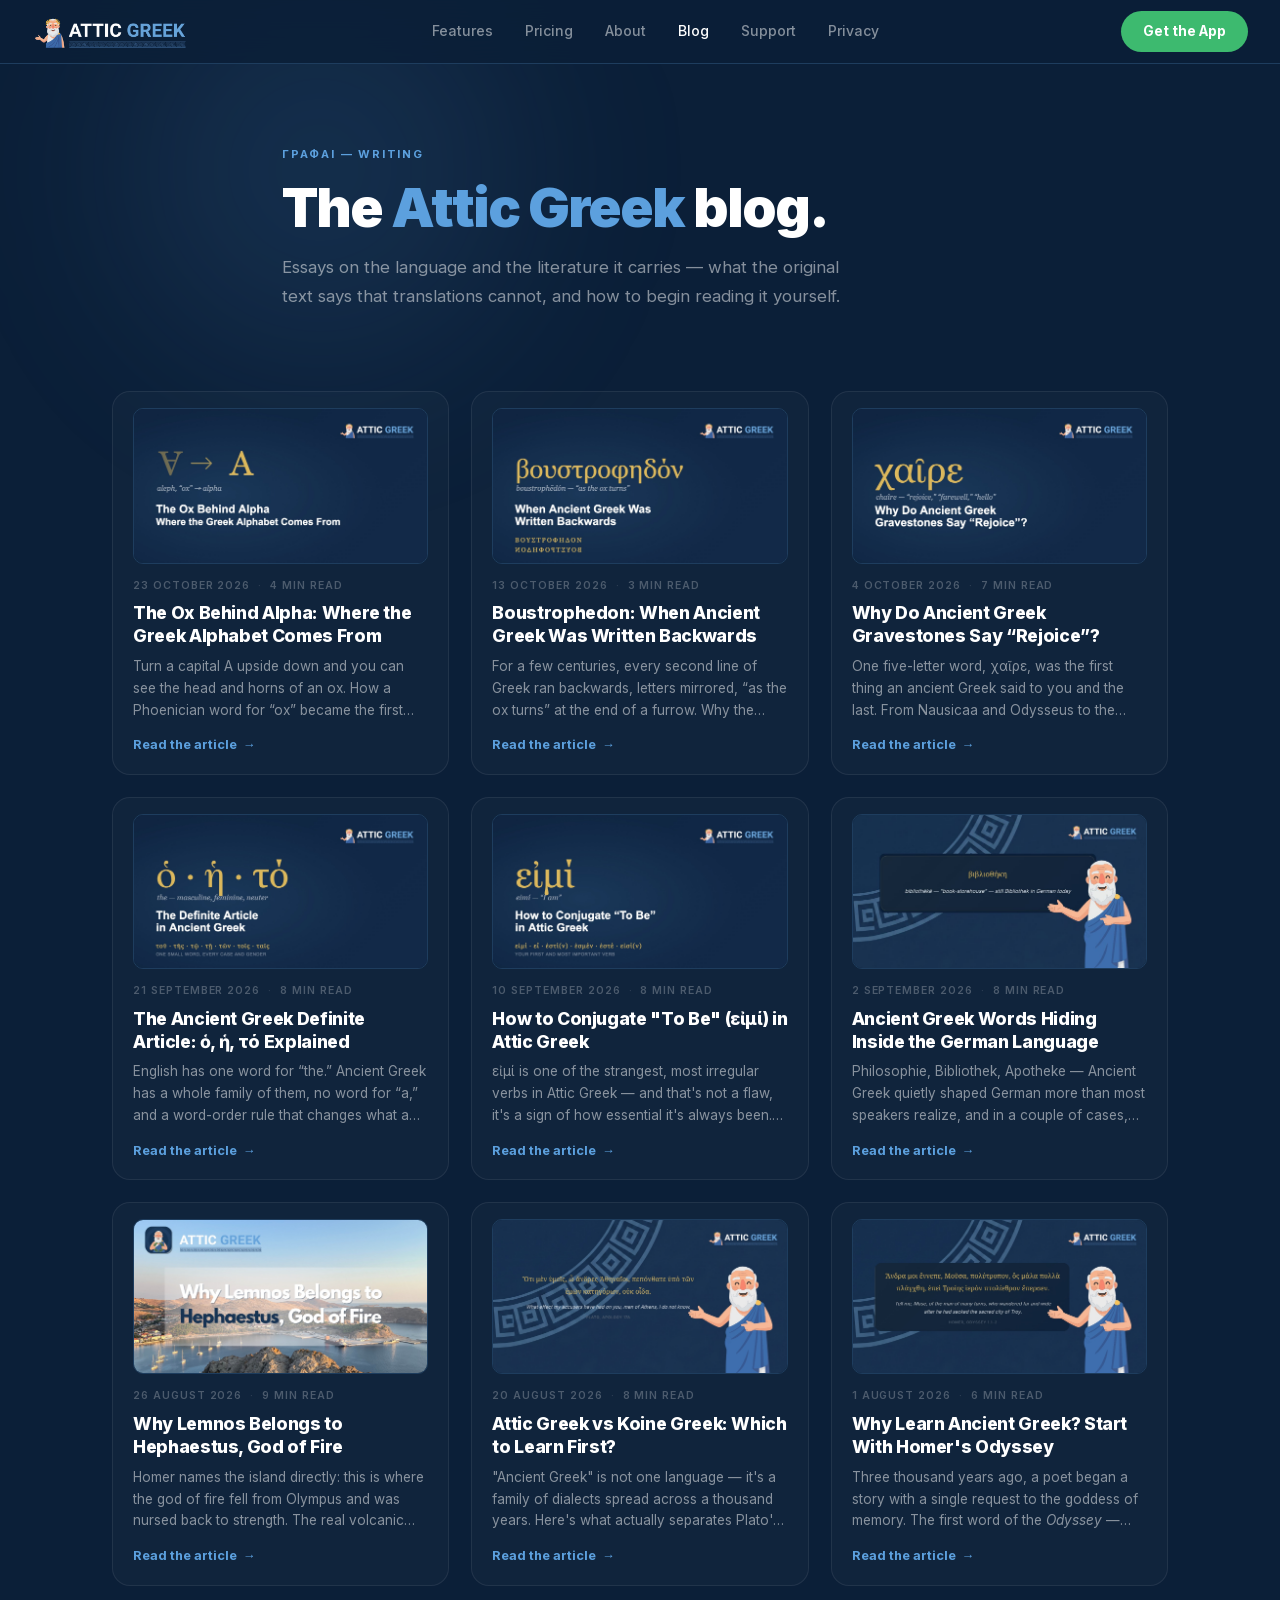
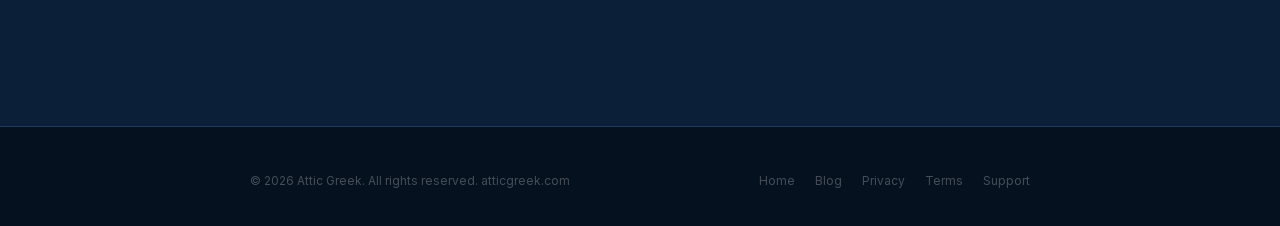
==== commit fded8589: "Add files via upload" ====
--- a/blog/index.html
+++ b/blog/index.html
@@ -35,9 +35,7 @@
 <meta name="theme-color" content="#0b1f38">
 
 <!-- ── Fonts ── -->
-<link rel="preconnect" href="https://fonts.googleapis.com">
-<link rel="preconnect" href="https://fonts.gstatic.com" crossorigin>
-<link href="https://fonts.googleapis.com/css2?family=Inter:wght@300;400;500;600;700;800;900&family=Noto+Serif:ital,wght@0,400;0,600;1,400&display=swap" rel="stylesheet">
+<link rel="stylesheet" href="../assets/fonts/fonts.css">
 <link rel="stylesheet" href="blog.css">
 
 <!-- ══════════════════════════════════════════════════════════
@@ -59,6 +57,14 @@
     "logo": { "@type": "ImageObject", "url": "https://atticgreek.com/assets/logo.png" }
   },
   "blogPost": [
+    {
+      "@type": "BlogPosting",
+      "headline": "The Ox Behind Alpha: Where the Greek Alphabet Comes From",
+      "description": "How the first Greek letter, alpha, traces back to the Phoenician aleph and an ox's head, where the word alphabet comes from, and how the Greeks turned spare consonant letters into vowels.",
+      "url": "https://atticgreek.com/blog/alpha-ox-origin-of-the-greek-alphabet/",
+      "datePublished": "2026-10-23",
+      "author": { "@type": "Organization", "name": "Attic Greek" }
+    },
     {
       "@type": "BlogPosting",
       "headline": "Boustrophedon: When Ancient Greek Was Written Backwards",
@@ -195,6 +201,22 @@
 ══════════════════════════════════════════ -->
 <div class="post-list">
 
+  <!-- ── POST 9 ── -->
+  <a class="post-card" href="/blog/alpha-ox-origin-of-the-greek-alphabet/">
+    <div class="post-card-thumb">
+      <img src="../assets/alpha-ox-blog.jpg" width="1200" height="630" loading="lazy"
+           alt="The Greek letter alpha and its ancestor, the Phoenician ox">
+    </div>
+    <div class="post-meta">
+      <time datetime="2026-10-23">23 October 2026</time>
+      <span class="dot" aria-hidden="true">·</span>
+      <span>4 min read</span>
+    </div>
+    <h2>The Ox Behind Alpha: Where the Greek Alphabet Comes From</h2>
+    <p class="post-excerpt">Turn a capital A upside down and you can see the head and horns of an ox. How a Phoenician word for “ox” became the first letter of the Greek alphabet, and how the Greeks turned spare consonants into vowels.</p>
+    <span class="read-more">Read the article <span aria-hidden="true">→</span></span>
+  </a>
+
   <!-- ── POST 8 ── -->
   <a class="post-card" href="/blog/boustrophedon-ancient-greek-written-backwards/">
     <div class="post-card-thumb">
--- a/assets/fonts/fonts.css
+++ b/assets/fonts/fonts.css
@@ -0,0 +1,228 @@
+/* Self-hosted fonts: Inter and Noto Serif, both licensed under the SIL Open Font License 1.1.
+   License texts: Inter-OFL.txt and NotoSerif-OFL.txt in this folder. */
+
+/* cyrillic */
+@font-face {
+  font-family: 'Inter';
+  font-style: italic;
+  font-weight: 400;
+  font-display: swap;
+  src: url(inter-italic-cyrillic.woff2) format('woff2');
+  unicode-range: U+0301, U+0400-045F, U+0490-0491, U+04B0-04B1, U+2116;
+}
+/* greek-ext */
+@font-face {
+  font-family: 'Inter';
+  font-style: italic;
+  font-weight: 400;
+  font-display: swap;
+  src: url(inter-italic-greek-ext.woff2) format('woff2');
+  unicode-range: U+1F00-1FFF;
+}
+/* greek */
+@font-face {
+  font-family: 'Inter';
+  font-style: italic;
+  font-weight: 400;
+  font-display: swap;
+  src: url(inter-italic-greek.woff2) format('woff2');
+  unicode-range: U+0370-0377, U+037A-037F, U+0384-038A, U+038C, U+038E-03A1, U+03A3-03FF;
+}
+/* latin-ext */
+@font-face {
+  font-family: 'Inter';
+  font-style: italic;
+  font-weight: 400;
+  font-display: swap;
+  src: url(inter-italic-latin-ext.woff2) format('woff2');
+  unicode-range: U+0100-02BA, U+02BD-02C5, U+02C7-02CC, U+02CE-02D7, U+02DD-02FF, U+0304, U+0308, U+0329, U+1D00-1DBF, U+1E00-1E9F, U+1EF2-1EFF, U+2020, U+20A0-20AB, U+20AD-20C4, U+2113, U+2C60-2C7F, U+A720-A7FF;
+}
+/* latin */
+@font-face {
+  font-family: 'Inter';
+  font-style: italic;
+  font-weight: 400;
+  font-display: swap;
+  src: url(inter-italic-latin.woff2) format('woff2');
+  unicode-range: U+0000-00FF, U+0131, U+0152-0153, U+02BB-02BC, U+02C6, U+02DA, U+02DC, U+0304, U+0308, U+0329, U+2000-206F, U+20AC, U+2122, U+2191, U+2193, U+2212, U+2215, U+FEFF, U+FFFD;
+}
+/* cyrillic */
+@font-face {
+  font-family: 'Inter';
+  font-style: normal;
+  font-weight: 300 900;
+  font-display: swap;
+  src: url(inter-normal-cyrillic.woff2) format('woff2');
+  unicode-range: U+0301, U+0400-045F, U+0490-0491, U+04B0-04B1, U+2116;
+}
+/* greek-ext */
+@font-face {
+  font-family: 'Inter';
+  font-style: normal;
+  font-weight: 300 900;
+  font-display: swap;
+  src: url(inter-normal-greek-ext.woff2) format('woff2');
+  unicode-range: U+1F00-1FFF;
+}
+/* greek */
+@font-face {
+  font-family: 'Inter';
+  font-style: normal;
+  font-weight: 300 900;
+  font-display: swap;
+  src: url(inter-normal-greek.woff2) format('woff2');
+  unicode-range: U+0370-0377, U+037A-037F, U+0384-038A, U+038C, U+038E-03A1, U+03A3-03FF;
+}
+/* latin-ext */
+@font-face {
+  font-family: 'Inter';
+  font-style: normal;
+  font-weight: 300 900;
+  font-display: swap;
+  src: url(inter-normal-latin-ext.woff2) format('woff2');
+  unicode-range: U+0100-02BA, U+02BD-02C5, U+02C7-02CC, U+02CE-02D7, U+02DD-02FF, U+0304, U+0308, U+0329, U+1D00-1DBF, U+1E00-1E9F, U+1EF2-1EFF, U+2020, U+20A0-20AB, U+20AD-20C4, U+2113, U+2C60-2C7F, U+A720-A7FF;
+}
+/* latin */
+@font-face {
+  font-family: 'Inter';
+  font-style: normal;
+  font-weight: 300 900;
+  font-display: swap;
+  src: url(inter-normal-latin.woff2) format('woff2');
+  unicode-range: U+0000-00FF, U+0131, U+0152-0153, U+02BB-02BC, U+02C6, U+02DA, U+02DC, U+0304, U+0308, U+0329, U+2000-206F, U+20AC, U+2122, U+2191, U+2193, U+2212, U+2215, U+FEFF, U+FFFD;
+}
+/* cyrillic */
+@font-face {
+  font-family: 'Noto Serif';
+  font-style: italic;
+  font-weight: 400;
+  font-display: swap;
+  src: url(noto-serif-italic-cyrillic.woff2) format('woff2');
+  unicode-range: U+0301, U+0400-045F, U+0490-0491, U+04B0-04B1, U+2116;
+}
+/* greek-ext */
+@font-face {
+  font-family: 'Noto Serif';
+  font-style: italic;
+  font-weight: 400;
+  font-display: swap;
+  src: url(noto-serif-italic-greek-ext.woff2) format('woff2');
+  unicode-range: U+1F00-1FFF;
+}
+/* greek */
+@font-face {
+  font-family: 'Noto Serif';
+  font-style: italic;
+  font-weight: 400;
+  font-display: swap;
+  src: url(noto-serif-italic-greek.woff2) format('woff2');
+  unicode-range: U+0370-0377, U+037A-037F, U+0384-038A, U+038C, U+038E-03A1, U+03A3-03FF;
+}
+/* latin-ext */
+@font-face {
+  font-family: 'Noto Serif';
+  font-style: italic;
+  font-weight: 400;
+  font-display: swap;
+  src: url(noto-serif-italic-latin-ext.woff2) format('woff2');
+  unicode-range: U+0100-02BA, U+02BD-02C5, U+02C7-02CC, U+02CE-02D7, U+02DD-02FF, U+0304, U+0308, U+0329, U+1D00-1DBF, U+1E00-1E9F, U+1EF2-1EFF, U+2020, U+20A0-20AB, U+20AD-20C4, U+2113, U+2C60-2C7F, U+A720-A7FF;
+}
+/* latin */
+@font-face {
+  font-family: 'Noto Serif';
+  font-style: italic;
+  font-weight: 400;
+  font-display: swap;
+  src: url(noto-serif-italic-latin.woff2) format('woff2');
+  unicode-range: U+0000-00FF, U+0131, U+0152-0153, U+02BB-02BC, U+02C6, U+02DA, U+02DC, U+0304, U+0308, U+0329, U+2000-206F, U+20AC, U+2122, U+2191, U+2193, U+2212, U+2215, U+FEFF, U+FFFD;
+}
+/* cyrillic */
+@font-face {
+  font-family: 'Noto Serif';
+  font-style: normal;
+  font-weight: 400;
+  font-display: swap;
+  src: url(noto-serif-normal-cyrillic.woff2) format('woff2');
+  unicode-range: U+0301, U+0400-045F, U+0490-0491, U+04B0-04B1, U+2116;
+}
+/* greek-ext */
+@font-face {
+  font-family: 'Noto Serif';
+  font-style: normal;
+  font-weight: 400;
+  font-display: swap;
+  src: url(noto-serif-normal-greek-ext.woff2) format('woff2');
+  unicode-range: U+1F00-1FFF;
+}
+/* greek */
+@font-face {
+  font-family: 'Noto Serif';
+  font-style: normal;
+  font-weight: 400;
+  font-display: swap;
+  src: url(noto-serif-normal-greek.woff2) format('woff2');
+  unicode-range: U+0370-0377, U+037A-037F, U+0384-038A, U+038C, U+038E-03A1, U+03A3-03FF;
+}
+/* latin-ext */
+@font-face {
+  font-family: 'Noto Serif';
+  font-style: normal;
+  font-weight: 400;
+  font-display: swap;
+  src: url(noto-serif-normal-latin-ext.woff2) format('woff2');
+  unicode-range: U+0100-02BA, U+02BD-02C5, U+02C7-02CC, U+02CE-02D7, U+02DD-02FF, U+0304, U+0308, U+0329, U+1D00-1DBF, U+1E00-1E9F, U+1EF2-1EFF, U+2020, U+20A0-20AB, U+20AD-20C4, U+2113, U+2C60-2C7F, U+A720-A7FF;
+}
+/* latin */
+@font-face {
+  font-family: 'Noto Serif';
+  font-style: normal;
+  font-weight: 400;
+  font-display: swap;
+  src: url(noto-serif-normal-latin.woff2) format('woff2');
+  unicode-range: U+0000-00FF, U+0131, U+0152-0153, U+02BB-02BC, U+02C6, U+02DA, U+02DC, U+0304, U+0308, U+0329, U+2000-206F, U+20AC, U+2122, U+2191, U+2193, U+2212, U+2215, U+FEFF, U+FFFD;
+}
+/* cyrillic */
+@font-face {
+  font-family: 'Noto Serif';
+  font-style: normal;
+  font-weight: 600;
+  font-display: swap;
+  src: url(noto-serif-normal-cyrillic.woff2) format('woff2');
+  unicode-range: U+0301, U+0400-045F, U+0490-0491, U+04B0-04B1, U+2116;
+}
+/* greek-ext */
+@font-face {
+  font-family: 'Noto Serif';
+  font-style: normal;
+  font-weight: 600;
+  font-display: swap;
+  src: url(noto-serif-normal-greek-ext.woff2) format('woff2');
+  unicode-range: U+1F00-1FFF;
+}
+/* greek */
+@font-face {
+  font-family: 'Noto Serif';
+  font-style: normal;
+  font-weight: 600;
+  font-display: swap;
+  src: url(noto-serif-normal-greek.woff2) format('woff2');
+  unicode-range: U+0370-0377, U+037A-037F, U+0384-038A, U+038C, U+038E-03A1, U+03A3-03FF;
+}
+/* latin-ext */
+@font-face {
+  font-family: 'Noto Serif';
+  font-style: normal;
+  font-weight: 600;
+  font-display: swap;
+  src: url(noto-serif-normal-latin-ext.woff2) format('woff2');
+  unicode-range: U+0100-02BA, U+02BD-02C5, U+02C7-02CC, U+02CE-02D7, U+02DD-02FF, U+0304, U+0308, U+0329, U+1D00-1DBF, U+1E00-1E9F, U+1EF2-1EFF, U+2020, U+20A0-20AB, U+20AD-20C4, U+2113, U+2C60-2C7F, U+A720-A7FF;
+}
+/* latin */
+@font-face {
+  font-family: 'Noto Serif';
+  font-style: normal;
+  font-weight: 600;
+  font-display: swap;
+  src: url(noto-serif-normal-latin.woff2) format('woff2');
+  unicode-range: U+0000-00FF, U+0131, U+0152-0153, U+02BB-02BC, U+02C6, U+02DA, U+02DC, U+0304, U+0308, U+0329, U+2000-206F, U+20AC, U+2122, U+2191, U+2193, U+2212, U+2215, U+FEFF, U+FFFD;
+}
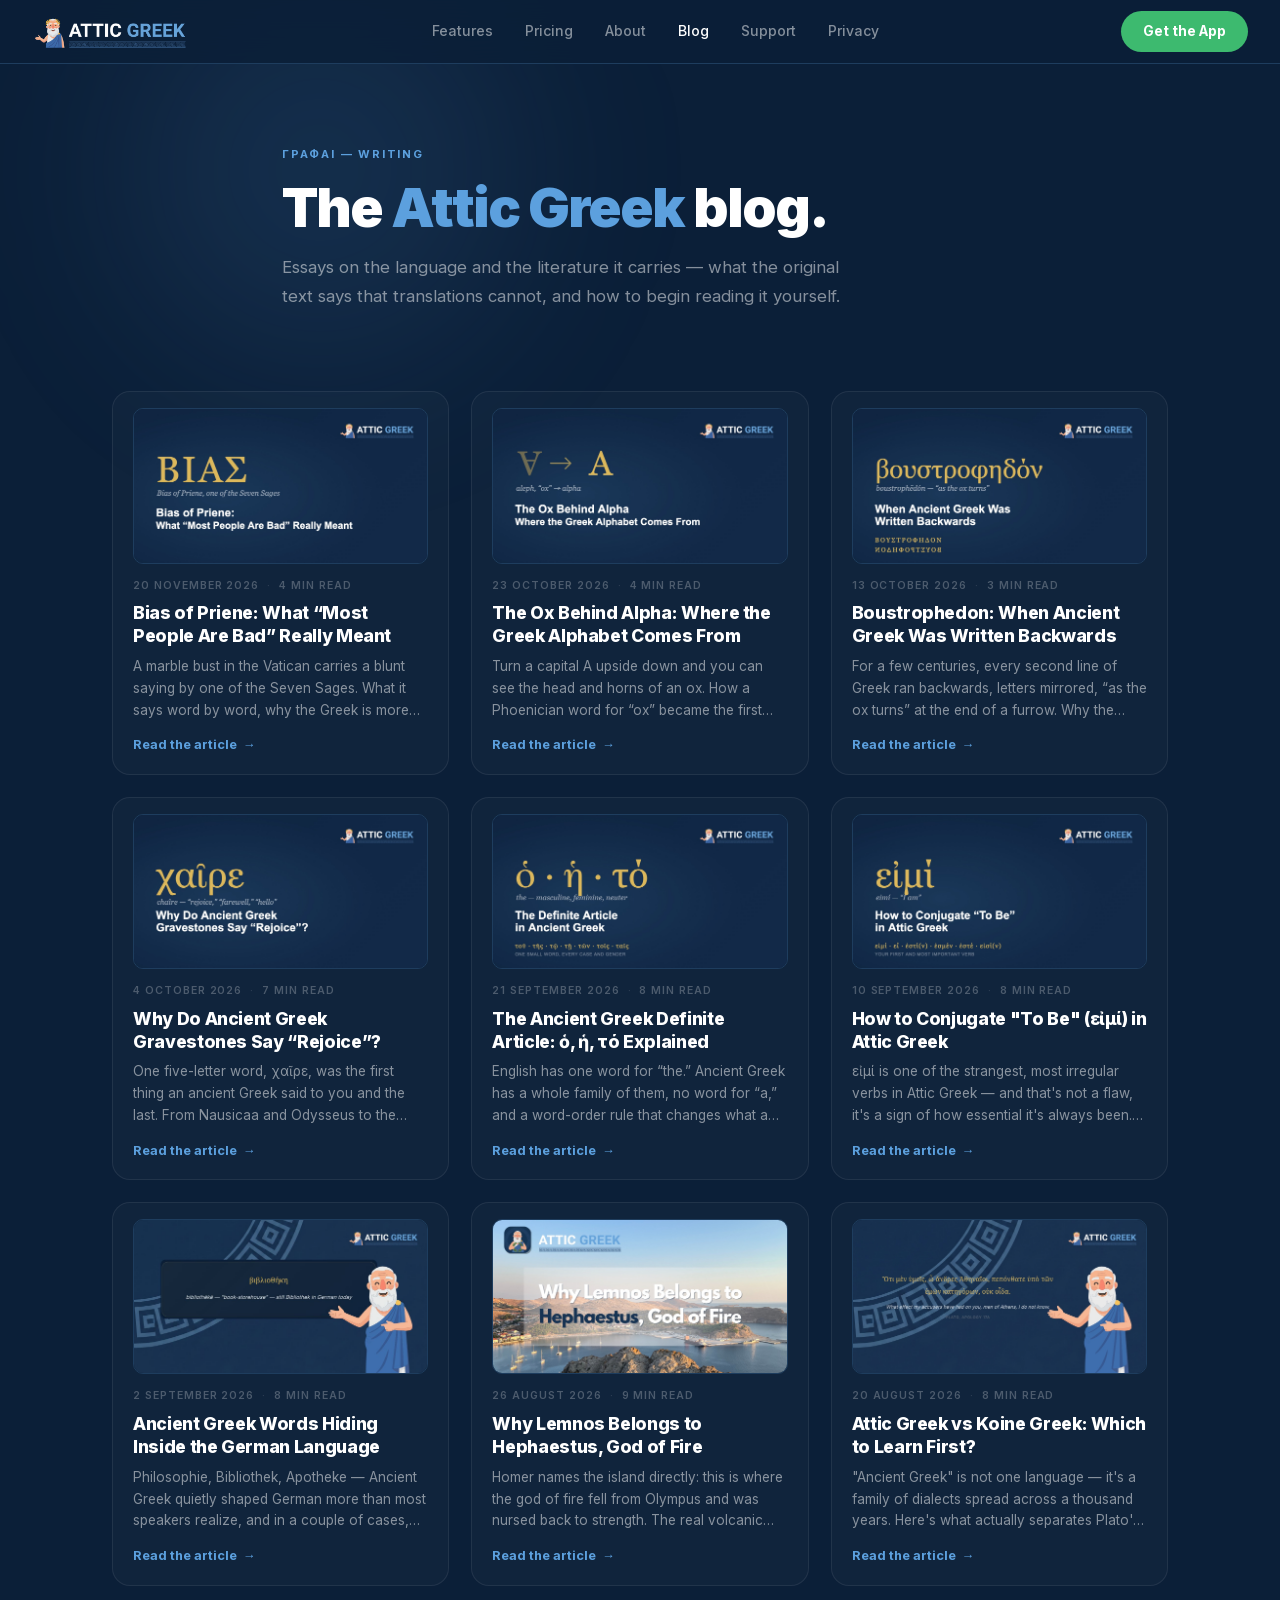
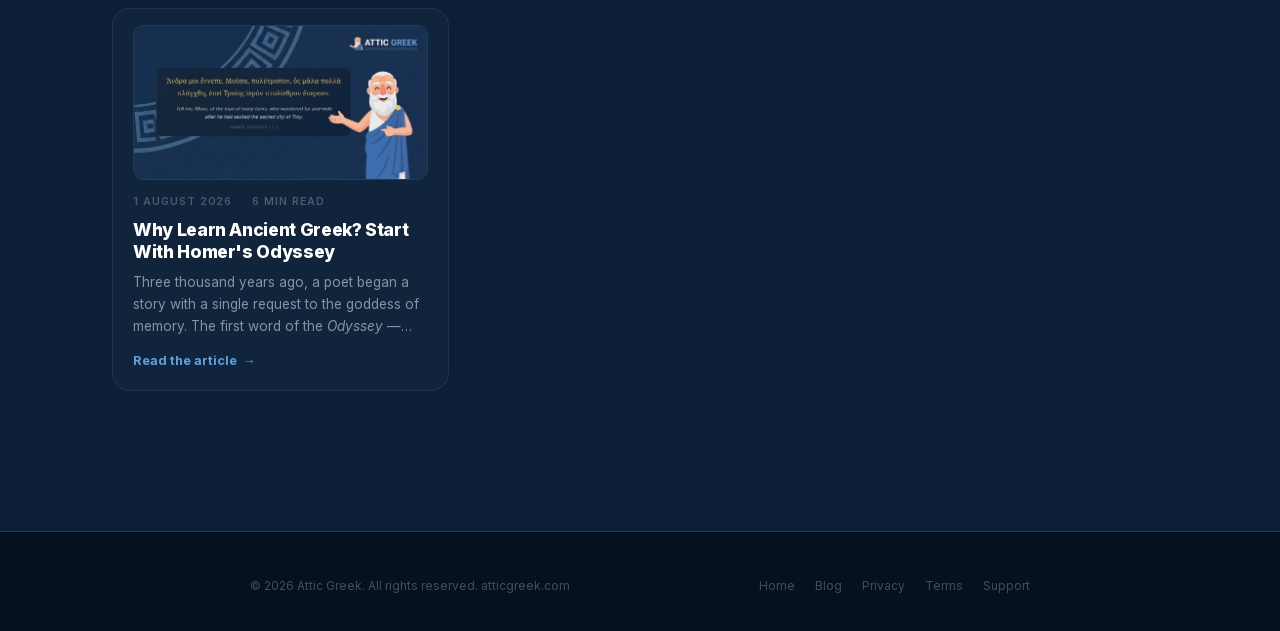
==== commit 01b7f7a9: "Update index.html" ====
--- a/blog/index.html
+++ b/blog/index.html
@@ -57,6 +57,14 @@
     "logo": { "@type": "ImageObject", "url": "https://atticgreek.com/assets/logo.png" }
   },
   "blogPost": [
+    {
+      "@type": "BlogPosting",
+      "headline": "Bias of Priene: What “Most People Are Bad” Really Meant",
+      "description": "The saying οἱ πλεῖστοι κακοί attributed to Bias of Priene, one of the Seven Sages: what it says word by word, where it comes from in Diogenes Laertius, and what else Bias said about hope and wisdom.",
+      "url": "https://atticgreek.com/blog/bias-of-priene-most-people-are-bad/",
+      "datePublished": "2026-11-20",
+      "author": { "@type": "Organization", "name": "Attic Greek" }
+    },
     {
       "@type": "BlogPosting",
       "headline": "The Ox Behind Alpha: Where the Greek Alphabet Comes From",
@@ -201,6 +209,22 @@
 ══════════════════════════════════════════ -->
 <div class="post-list">
 
+  <!-- ── POST 10 ── -->
+  <a class="post-card" href="/blog/bias-of-priene-most-people-are-bad/">
+    <div class="post-card-thumb">
+      <img src="../assets/bias-of-priene-blog.jpg" width="1200" height="630" loading="lazy"
+           alt="ΒΙΑΣ — Bias of Priene, one of the Seven Sages">
+    </div>
+    <div class="post-meta">
+      <time datetime="2026-11-20">20 November 2026</time>
+      <span class="dot" aria-hidden="true">·</span>
+      <span>4 min read</span>
+    </div>
+    <h2>Bias of Priene: What “Most People Are Bad” Really Meant</h2>
+    <p class="post-excerpt">A marble bust in the Vatican carries a blunt saying by one of the Seven Sages. What it says word by word, why the Greek is more careful than the English, and what Bias said about hope and wisdom.</p>
+    <span class="read-more">Read the article <span aria-hidden="true">→</span></span>
+  </a>
+
   <!-- ── POST 9 ── -->
   <a class="post-card" href="/blog/alpha-ox-origin-of-the-greek-alphabet/">
     <div class="post-card-thumb">
